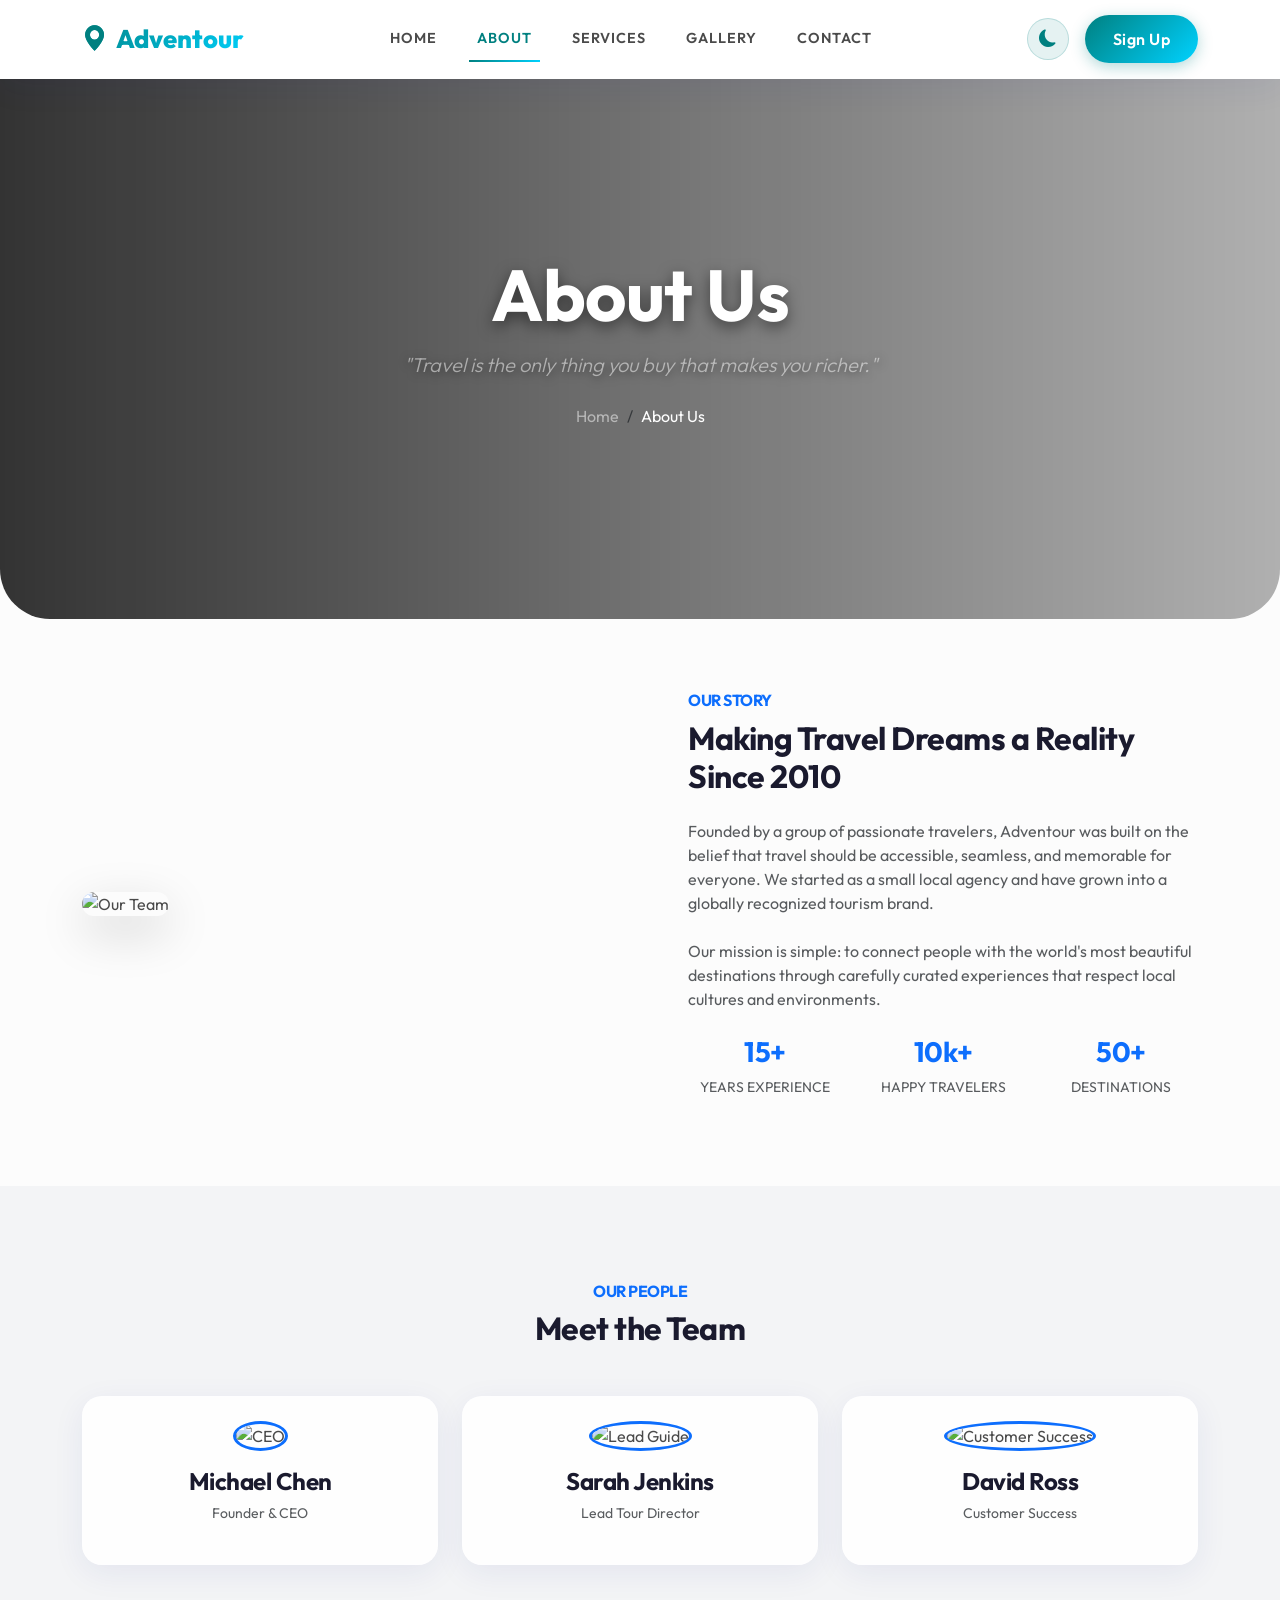
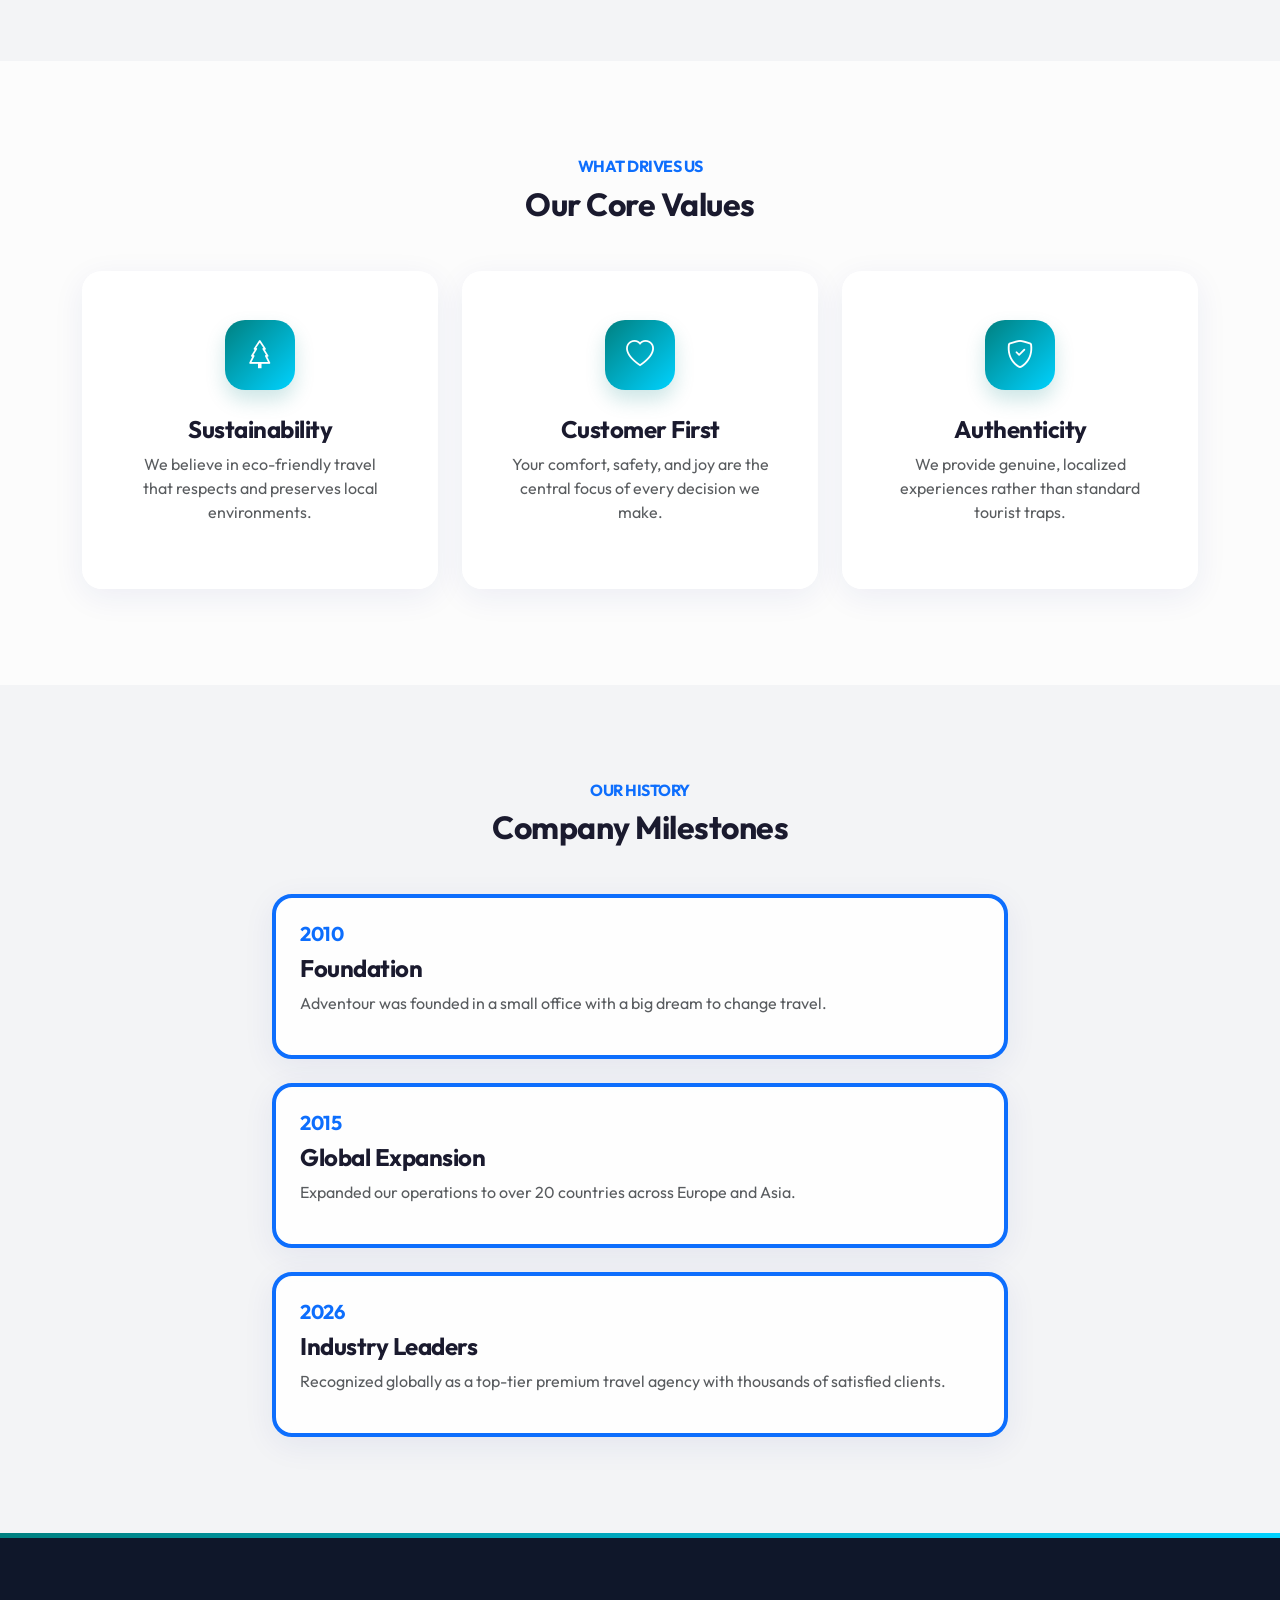
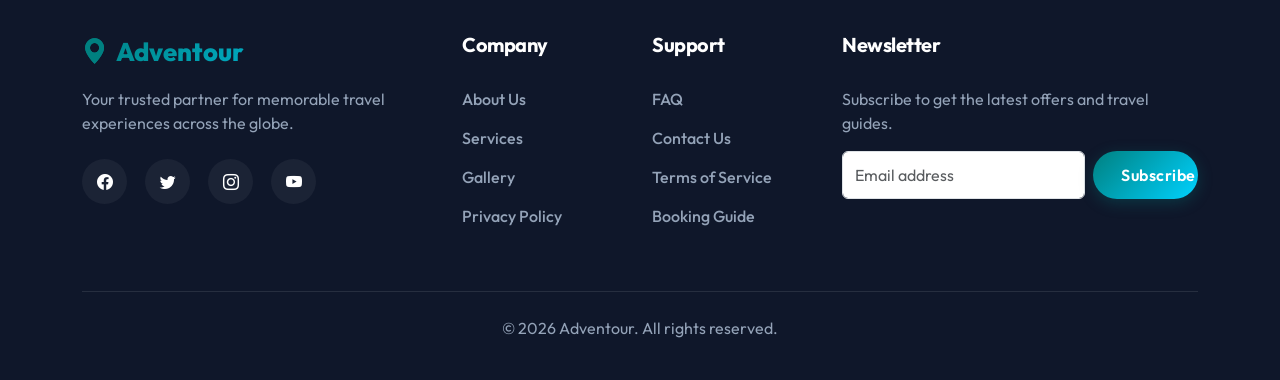
==== about.html @ cae98394 "Initial commit - Complete Adventour UI implementation" ====
<!DOCTYPE html>
<html lang="en">
<head>
  <meta charset="UTF-8">
  <meta name="viewport" content="width=device-width, initial-scale=1.0">
  <title>About Us - Adventour</title>
  <meta name="description" content="Learn more about Adventour and our mission to provide the best travel experiences.">
  <link href="https://cdn.jsdelivr.net/npm/bootstrap@5.3.0/dist/css/bootstrap.min.css" rel="stylesheet">
  <link href="https://cdn.jsdelivr.net/npm/bootstrap-icons@1.10.5/font/bootstrap-icons.css" rel="stylesheet">
  <link rel="stylesheet" href="assets/css/style.css">
</head>
<body>

  <!-- Navbar -->
  <nav class="navbar navbar-expand-lg sticky-top">
    <div class="container">
      <a class="navbar-brand" href="index.html"><i class="bi bi-geo-alt-fill"></i>Adventour</a>
      <button class="navbar-toggler" type="button" data-bs-toggle="offcanvas" data-bs-target="#offcanvasNavbar" aria-controls="offcanvasNavbar">
        <span class="navbar-toggler-icon"></span>
      </button>
      <div class="offcanvas offcanvas-end" tabindex="-1" id="offcanvasNavbar">
        <div class="offcanvas-header">
          <h5 class="offcanvas-title">Menu</h5>
          <button type="button" class="btn-close" data-bs-dismiss="offcanvas"></button>
        </div>
        <div class="offcanvas-body align-items-center">
          <ul class="navbar-nav mx-auto mb-2 mb-lg-0">
            <li class="nav-item"><a class="nav-link" href="index.html">Home</a></li>
            <li class="nav-item"><a class="nav-link active" href="about.html">About</a></li>
            <li class="nav-item"><a class="nav-link" href="services.html">Services</a></li>
            <li class="nav-item"><a class="nav-link" href="gallery.html">Gallery</a></li>
            <li class="nav-item"><a class="nav-link" href="contact.html">Contact</a></li>
          </ul>
          <div class="d-flex ms-lg-4 mt-3 mt-lg-0 gap-3 align-items-center">
            <button id="themeToggle" class="theme-toggle" aria-label="Toggle theme"><i class="bi bi-moon-fill"></i></button>
            <a href="signup.html" class="btn btn-primary-custom">Sign Up</a>
          </div>
        </div>
      </div>
    </div>
  </nav>

  <!-- Page Header -->
  <section class="hero-section text-center" style="background-image: url('https://images.unsplash.com/photo-1469854523086-cc02fe5d8800?w=1920&h=600&fit=crop');">
    <div class="container hero-content text-center animate-up-target z-1">
      <h1 class="display-4 fw-bold text-white mb-3">About Us</h1>
      <p class="lead text-white-50 fst-italic mb-4 mx-auto">"Travel is the only thing you buy that makes you richer."</p>
      <nav aria-label="breadcrumb">
        <ol class="breadcrumb justify-content-center">
          <li class="breadcrumb-item"><a href="index.html" class="text-white-50">Home</a></li>
          <li class="breadcrumb-item active text-white" aria-current="page">About Us</li>
        </ol>
      </nav>
    </div>
  </section>

  <!-- Content -->
  <section class="py-5">
    <div class="container py-4">
      <div class="row align-items-center">
        <div class="col-lg-6 mb-4 mb-lg-0 animate-up-target">
          <img src="https://picsum.photos/seed/aboutmain/800/600" alt="Our Team" class="img-fluid rounded-4 shadow-lg">
        </div>
        <div class="col-lg-6 ps-lg-5 animate-up-target" style="animation-delay: 0.2s;">
          <h6 class="text-primary fw-bold text-uppercase mb-2">Our Story</h6>
          <h2 class="mb-4">Making Travel Dreams a Reality Since 2010</h2>
          <p class="text-muted mb-4">Founded by a group of passionate travelers, Adventour was built on the belief that travel should be accessible, seamless, and memorable for everyone. We started as a small local agency and have grown into a globally recognized tourism brand.</p>
          <p class="text-muted mb-4">Our mission is simple: to connect people with the world's most beautiful destinations through carefully curated experiences that respect local cultures and environments.</p>
          <div class="row text-center mt-4">
            <div class="col-4">
              <h3 class="text-primary fw-bold">15+</h3>
              <p class="small text-muted text-uppercase">Years Experience</p>
            </div>
            <div class="col-4">
              <h3 class="text-primary fw-bold">10k+</h3>
              <p class="small text-muted text-uppercase">Happy Travelers</p>
            </div>
            <div class="col-4">
              <h3 class="text-primary fw-bold">50+</h3>
              <p class="small text-muted text-uppercase">Destinations</p>
            </div>
          </div>
        </div>
      </div>
    </div>
  </section>

  <!-- Section 1: Our Team -->
  <section class="py-5 bg-light-bg">
    <div class="container py-5">
      <div class="text-center mb-5 animate-up-target">
        <h6 class="text-primary fw-bold text-uppercase mb-2">Our People</h6>
        <h2>Meet the Team</h2>
      </div>
      <div class="row g-4 text-center">
        <div class="col-md-4 animate-up-target">
          <div class="feature-card p-4 h-100">
            <img src="https://images.unsplash.com/photo-1560250097-0b93528c311a?w=400&h=400&fit=crop" alt="CEO" class="rounded-circle mb-3 border border-3 border-primary" style="width: 150px; height: 150px; object-fit: cover;">
            <h4>Michael Chen</h4>
            <p class="text-muted small">Founder & CEO</p>
          </div>
        </div>
        <div class="col-md-4 animate-up-target" style="animation-delay: 0.1s;">
          <div class="feature-card p-4 h-100">
            <img src="https://images.unsplash.com/photo-1573496359142-b8d87734a5a2?w=400&h=400&fit=crop" alt="Lead Guide" class="rounded-circle mb-3 border border-3 border-primary" style="width: 150px; height: 150px; object-fit: cover;">
            <h4>Sarah Jenkins</h4>
            <p class="text-muted small">Lead Tour Director</p>
          </div>
        </div>
        <div class="col-md-4 animate-up-target" style="animation-delay: 0.2s;">
          <div class="feature-card p-4 h-100">
            <img src="https://images.unsplash.com/photo-1519085360753-af0119f7cbe7?w=400&h=400&fit=crop" alt="Customer Success" class="rounded-circle mb-3 border border-3 border-primary" style="width: 150px; height: 150px; object-fit: cover;">
            <h4>David Ross</h4>
            <p class="text-muted small">Customer Success</p>
          </div>
        </div>
      </div>
    </div>
  </section>

  <!-- Section 2: Our Core Values -->
  <section class="py-5">
    <div class="container py-5">
      <div class="text-center mb-5 animate-up-target">
        <h6 class="text-primary fw-bold text-uppercase mb-2">What Drives Us</h6>
        <h2>Our Core Values</h2>
      </div>
      <div class="row g-4 text-center">
        <div class="col-md-4 animate-up-target">
          <div class="feature-card p-5 h-100 d-flex flex-column align-items-center">
            <div class="icon-box"><i class="bi bi-tree"></i></div>
            <h4>Sustainability</h4>
            <p class="text-muted">We believe in eco-friendly travel that respects and preserves local environments.</p>
          </div>
        </div>
        <div class="col-md-4 animate-up-target" style="animation-delay: 0.1s;">
          <div class="feature-card p-5 h-100 d-flex flex-column align-items-center">
            <div class="icon-box"><i class="bi bi-heart"></i></div>
            <h4>Customer First</h4>
            <p class="text-muted">Your comfort, safety, and joy are the central focus of every decision we make.</p>
          </div>
        </div>
        <div class="col-md-4 animate-up-target" style="animation-delay: 0.2s;">
          <div class="feature-card p-5 h-100 d-flex flex-column align-items-center">
            <div class="icon-box"><i class="bi bi-shield-check"></i></div>
            <h4>Authenticity</h4>
            <p class="text-muted">We provide genuine, localized experiences rather than standard tourist traps.</p>
          </div>
        </div>
      </div>
    </div>
  </section>

  <!-- Section 3: Company Milestones -->
  <section class="py-5 bg-light-bg">
    <div class="container py-5">
      <div class="text-center mb-5 animate-up-target">
        <h6 class="text-primary fw-bold text-uppercase mb-2">Our History</h6>
        <h2>Company Milestones</h2>
      </div>
      <div class="row justify-content-center">
        <div class="col-md-8">
          <div class="feature-card p-4 animate-up-target border-start border-4 border-primary">
            <h5 class="text-primary fw-bold">2010</h5>
            <h4>Foundation</h4>
            <p class="text-muted">Adventour was founded in a small office with a big dream to change travel.</p>
          </div>
          <div class="feature-card p-4 animate-up-target border-start border-4 border-primary mt-4" style="animation-delay: 0.1s;">
            <h5 class="text-primary fw-bold">2015</h5>
            <h4>Global Expansion</h4>
            <p class="text-muted">Expanded our operations to over 20 countries across Europe and Asia.</p>
          </div>
          <div class="feature-card p-4 animate-up-target border-start border-4 border-primary mt-4" style="animation-delay: 0.2s;">
            <h5 class="text-primary fw-bold">2026</h5>
            <h4>Industry Leaders</h4>
            <p class="text-muted">Recognized globally as a top-tier premium travel agency with thousands of satisfied clients.</p>
          </div>
        </div>
      </div>
    </div>
  </section>

  <!-- Footer -->
  <footer class="footer">
    <div class="container">
      <div class="row g-4">
        <div class="col-lg-4 col-md-6">
          <a href="index.html" class="text-decoration-none d-block mb-3 brand-logo">
            <i class="bi bi-geo-alt-fill"></i>Adventour
          </a>
          <p class="mb-4">Your trusted partner for memorable travel experiences across the globe.</p>
          <div class="social-icons">
            <a href="#"><i class="bi bi-facebook"></i></a>
            <a href="#"><i class="bi bi-twitter"></i></a>
            <a href="#"><i class="bi bi-instagram"></i></a>
            <a href="#"><i class="bi bi-youtube"></i></a>
          </div>
        </div>
        <div class="col-lg-2 col-md-6">
          <h5>Company</h5>
          <a href="about.html" class="footer-link">About Us</a>
          <a href="services.html" class="footer-link">Services</a>
          <a href="gallery.html" class="footer-link">Gallery</a>
          <a href="#" class="footer-link">Privacy Policy</a>
        </div>
        <div class="col-lg-2 col-md-6">
          <h5>Support</h5>
          <a href="#" class="footer-link">FAQ</a>
          <a href="#" class="footer-link">Contact Us</a>
          <a href="#" class="footer-link">Terms of Service</a>
          <a href="#" class="footer-link">Booking Guide</a>
        </div>
        <div class="col-lg-4 col-md-6">
          <h5>Newsletter</h5>
          <p>Subscribe to get the latest offers and travel guides.</p>
          <form class="d-flex mt-3">
            <input type="email" class="form-control me-2" placeholder="Email address" required>
            <button class="btn btn-primary-custom" type="submit">Subscribe</button>
          </form>
        </div>
      </div>
      <hr class="mt-5 mb-4 border-secondary">
      <div class="text-center"><p class="mb-0">&copy; 2026 Adventour. All rights reserved.</p></div>
    </div>
  </footer>

  <button id="backToTop" title="Go to top"><i class="bi bi-arrow-up"></i></button>

  <script src="https://cdn.jsdelivr.net/npm/bootstrap@5.3.0/dist/js/bootstrap.bundle.min.js"></script>
  <script src="assets/js/main.js"></script>
</body>
</html>
---- assets/css/style.css ----
@import url('https://fonts.googleapis.com/css2?family=Outfit:wght@300;400;500;600;700;800&display=swap');

:root {
  /* Rich Teal/Azure Theme */
  --primary-color: #008080; /* Teal */
  --primary-gradient: linear-gradient(135deg, #008080 0%, #00d2ff 100%);
  --secondary-color: #ff9a44;
  --tertiary-color: #1a1a2e;
  --bg-color: #fcfcfc;
  --text-color: #4a4a4a;
  --light-bg: #f3f4f6;
  --card-bg: rgba(255, 255, 255, 0.85);
  --glass-border: rgba(255, 255, 255, 0.4);
  --glass-shadow: 0 8px 32px 0 rgba(31, 38, 135, 0.07);
  --transition: all 0.4s cubic-bezier(0.25, 0.8, 0.25, 1);
}

[data-theme="dark"] {
  --primary-color: #00d2ff;
  --primary-gradient: linear-gradient(135deg, #00d2ff 0%, #008080 100%);
  --secondary-color: #ffb75e;
  --tertiary-color: #f8fafc;
  --bg-color: #0f172a;
  --text-color: #e2e8f0;
  --light-bg: #1e293b;
  --card-bg: rgba(30, 41, 59, 0.7);
  --glass-border: rgba(255, 255, 255, 0.05);
  --glass-shadow: 0 8px 32px 0 rgba(0, 0, 0, 0.3);
}

/* Strict Dark Mode Contrast Overrides */
[data-theme="dark"] .text-muted, 
[data-theme="dark"] .text-secondary {
  color: #94a3b8 !important;
}

[data-theme="dark"] .form-control {
  background-color: #1e293b;
  border-color: rgba(255, 255, 255, 0.1);
  color: #f8fafc;
}

[data-theme="dark"] .form-control::placeholder {
  color: #64748b;
}

[data-theme="dark"] .form-control:focus {
  background-color: #0f172a;
  color: #f8fafc;
}

[data-theme="dark"] .input-group .btn-outline-secondary,
[data-theme="dark"] .auth-wrapper .btn-outline-secondary {
  border-color: rgba(255, 255, 255, 0.2);
  color: #cbd5e1;
}

[data-theme="dark"] .auth-wrapper .btn-outline-secondary:hover {
  background-color: rgba(255, 255, 255, 0.1);
  color: #fff;
}

[data-theme="dark"] .accordion-button {
  color: #f8fafc;
  background-color: transparent;
}
[data-theme="dark"] .accordion-button:not(.collapsed) {
  color: var(--primary-color);
  background-color: rgba(0, 210, 255, 0.05);
}
[data-theme="dark"] .accordion-button::after {
  filter: invert(1);
}

/* Utility Background */
.bg-light-bg {
  background-color: var(--light-bg);
}

body {
  font-family: 'Outfit', sans-serif;
  background-color: var(--bg-color);
  color: var(--text-color);
  transition: var(--transition);
  overflow-x: hidden;
}

h1, h2, h3, h4, h5, h6 {
  font-weight: 700;
  color: var(--tertiary-color);
  letter-spacing: -0.5px;
}

a {
  text-decoration: none;
  color: var(--primary-color);
  transition: var(--transition);
}

a:hover {
  color: var(--secondary-color);
}

/* Custom Buttons with Premium Feel */
.btn-primary-custom {
  background: var(--primary-gradient);
  color: white !important;
  border: none;
  padding: 12px 28px;
  border-radius: 50px;
  font-weight: 600;
  letter-spacing: 0.5px;
  transition: var(--transition);
  box-shadow: 0 4px 15px rgba(0, 128, 128, 0.3);
  position: relative;
  overflow: hidden;
  z-index: 1;
}

.btn-primary-custom::before {
  content: '';
  position: absolute;
  top: 0; left: 0; right: 0; bottom: 0;
  background: linear-gradient(135deg, #00d2ff 0%, #008080 100%);
  z-index: -1;
  transition: var(--transition);
  opacity: 0;
}

.btn-primary-custom:hover::before {
  opacity: 1;
}

.btn-primary-custom:hover {
  transform: translateY(-3px);
  box-shadow: 0 8px 25px rgba(0, 128, 128, 0.4);
}

.btn-outline-custom {
  background-color: transparent;
  color: var(--primary-color) !important;
  border: 2px solid var(--primary-color);
  padding: 10px 26px;
  border-radius: 50px;
  font-weight: 600;
  transition: var(--transition);
}

.btn-outline-custom:hover {
  background: var(--primary-gradient);
  border-color: transparent;
  color: white !important;
  transform: translateY(-3px);
  box-shadow: 0 8px 25px rgba(0, 128, 128, 0.3);
}

/* Glassmorphism Navbar */
.navbar {
  background-color: var(--card-bg) !important;
  backdrop-filter: blur(12px);
  -webkit-backdrop-filter: blur(12px);
  border-bottom: 1px solid var(--glass-border);
  box-shadow: var(--glass-shadow);
  padding: 15px 0;
  transition: var(--transition);
}

.navbar-brand, .brand-logo {
  font-weight: 800 !important;
  font-size: 1.6rem !important;
  background: var(--primary-gradient);
  -webkit-background-clip: text;
  -webkit-text-fill-color: transparent;
  display: inline-block;
}

.navbar-brand i, .brand-logo i {
  -webkit-text-fill-color: var(--primary-color);
  margin-right: 8px;
}
[dir="rtl"] .navbar-brand i, [dir="rtl"] .brand-logo i { margin-right: 0; margin-left: 8px; }

.nav-link {
  font-weight: 600;
  color: var(--text-color) !important;
  margin: 0 12px;
  position: relative;
  text-transform: uppercase;
  font-size: 0.9rem;
  letter-spacing: 1px;
}

.nav-link::after {
  content: '';
  position: absolute;
  width: 0; height: 2px;
  bottom: -4px; left: 0;
  background: var(--primary-gradient);
  transition: var(--transition);
}

.nav-link:hover::after, .nav-link.active::after {
  width: 100%;
}

.nav-link:hover, .nav-link.active {
  color: var(--primary-color) !important;
}

/* Polished Theme Toggle */
.theme-toggle {
  cursor: pointer;
  font-size: 1.1rem;
  color: var(--primary-color);
  background: rgba(0, 128, 128, 0.1);
  border: 1px solid rgba(0, 128, 128, 0.2);
  width: 42px;
  height: 42px;
  border-radius: 50%;
  display: flex;
  align-items: center;
  justify-content: center;
  transition: var(--transition);
}
[data-theme="dark"] .theme-toggle {
  background: rgba(0, 210, 255, 0.1);
  border-color: rgba(0, 210, 255, 0.2);
}
.theme-toggle:hover {
  transform: rotate(30deg) scale(1.1);
  background: var(--primary-gradient);
  color: white;
}

/* Premium Hero Section */
.hero-section {
  position: relative;
  height: 60vh;
  min-height: 450px;
  display: flex;
  align-items: center;
  background-size: cover;
  background-position: center;
  background-attachment: fixed;
  color: white;
  border-bottom-left-radius: 50px;
  border-bottom-right-radius: 50px;
  overflow: hidden;
}
.hero-section::before {
  content: '';
  position: absolute;
  top: 0; left: 0; right: 0; bottom: 0;
  background: linear-gradient(to right, rgba(0,0,0,0.8) 0%, rgba(0,0,0,0.3) 100%);
  z-index: 1;
}
.hero-content {
  position: relative;
  z-index: 2;
  width: 100%;
}

.hero-content h1 {
  font-size: 4.5rem;
  line-height: 1.1;
  text-shadow: 0 5px 15px rgba(0,0,0,0.5);
  color: #fff;
}
.hero-content p {
  font-size: 1.25rem;
  max-width: 600px;
  text-shadow: 0 2px 10px rgba(0,0,0,0.5);
  margin-bottom: 2rem;
}

@media (max-width: 768px) {
  .hero-content h1 { font-size: 3rem; }
  .hero-section { border-radius: 0; }
  .hero-content { text-align: center !important; }
  .hero-content p { margin: 0 auto 2rem; }
}

/* Glassmorphism Cards & Hover Effects */
.feature-card, .service-card, .destination-card, .gallery-item {
  background: var(--card-bg);
  backdrop-filter: blur(10px);
  -webkit-backdrop-filter: blur(10px);
  border: 1px solid var(--glass-border);
  border-radius: 20px;
  overflow: hidden;
  box-shadow: var(--glass-shadow);
  transition: var(--transition);
}

.feature-card:hover, .service-card:hover, .destination-card:hover {
  transform: translateY(-12px);
  box-shadow: 0 20px 40px rgba(0,0,0,0.15);
  border-color: var(--primary-color);
}

.service-card img, .destination-card img, .gallery-item img {
  width: 100%;
  height: 280px;
  object-fit: cover;
  transition: transform 0.6s cubic-bezier(0.25, 0.8, 0.25, 1);
}

.destination-card:hover img, .gallery-item:hover img {
  transform: scale(1.1);
}

.icon-box {
  width: 70px;
  height: 70px;
  background: var(--primary-gradient);
  color: white;
  border-radius: 20px;
  display: flex;
  align-items: center;
  justify-content: center;
  font-size: 28px;
  margin-bottom: 25px;
  box-shadow: 0 10px 20px rgba(0,128,128,0.2);
}

/* Footer */
.footer {
  background-color: #0f172a; /* Always dark slate for contrast */
  color: #94a3b8;
  padding: 100px 0 40px;
  position: relative;
  overflow: hidden;
}

.footer p {
  color: #94a3b8 !important;
}

.footer::before {
  content: '';
  position: absolute;
  top: 0; left: 0; width: 100%; height: 5px;
  background: var(--primary-gradient);
}

.footer h5 {
  color: #ffffff !important;
  margin-bottom: 30px;
  font-weight: 700;
}

.footer-link {
  color: #94a3b8;
  display: block;
  margin-bottom: 15px;
  font-weight: 500;
}

.footer-link:hover {
  color: var(--primary-color);
  transform: translateX(5px);
}
[dir="rtl"] .footer-link:hover { transform: translateX(-5px); }

.social-icons a {
  display: inline-flex;
  align-items: center;
  justify-content: center;
  width: 45px;
  height: 45px;
  background: rgba(255,255,255,0.05);
  color: white;
  border-radius: 50%;
  margin-right: 15px;
  transition: var(--transition);
}
[dir="rtl"] .social-icons a { margin-right: 0; margin-left: 15px; }
.social-icons a:hover {
  background: var(--primary-gradient);
  transform: translateY(-5px);
  box-shadow: 0 10px 20px rgba(0,128,128,0.3);
}

#backToTop {
  position: fixed;
  bottom: 40px;
  right: 40px;
  width: 55px;
  height: 55px;
  border-radius: 50%;
  background: var(--primary-gradient);
  color: white;
  border: none;
  display: none;
  align-items: center;
  justify-content: center;
  z-index: 99;
  cursor: pointer;
  box-shadow: 0 10px 25px rgba(0,128,128,0.4);
  transition: var(--transition);
}
[dir="rtl"] #backToTop { right: auto; left: 40px; }
#backToTop:hover {
  transform: translateY(-5px);
}

/* Auth & Contact Pages */
.auth-wrapper {
  min-height: 100vh;
  display: flex;
  align-items: center;
  background: var(--light-bg);
  padding: 60px 0;
  position: relative;
  z-index: 1;
}

.auth-wrapper::before {
  content: '';
  position: absolute;
  top: 0; left: 0; right: 0; bottom: 0;
  background-image: radial-gradient(circle at 15% 50%, rgba(0, 128, 128, 0.05), transparent 25%),
                    radial-gradient(circle at 85% 30%, rgba(0, 210, 255, 0.05), transparent 25%);
  z-index: -1;
}

/* Floating Labels for Forms */
.form-floating > .form-control:focus ~ label,
.form-floating > .form-control:not(:placeholder-shown) ~ label {
  color: var(--primary-color);
}
.form-control:focus {
  border-color: var(--primary-color);
  box-shadow: 0 0 0 0.25rem rgba(0, 128, 128, 0.25);
}

/* Animations */
.animate-up {
  opacity: 0;
  transform: translateY(40px);
  animation: slideUp 0.8s cubic-bezier(0.25, 0.8, 0.25, 1) forwards;
}

@keyframes slideUp {
  to {
    opacity: 1;
    transform: translateY(0);
  }
}
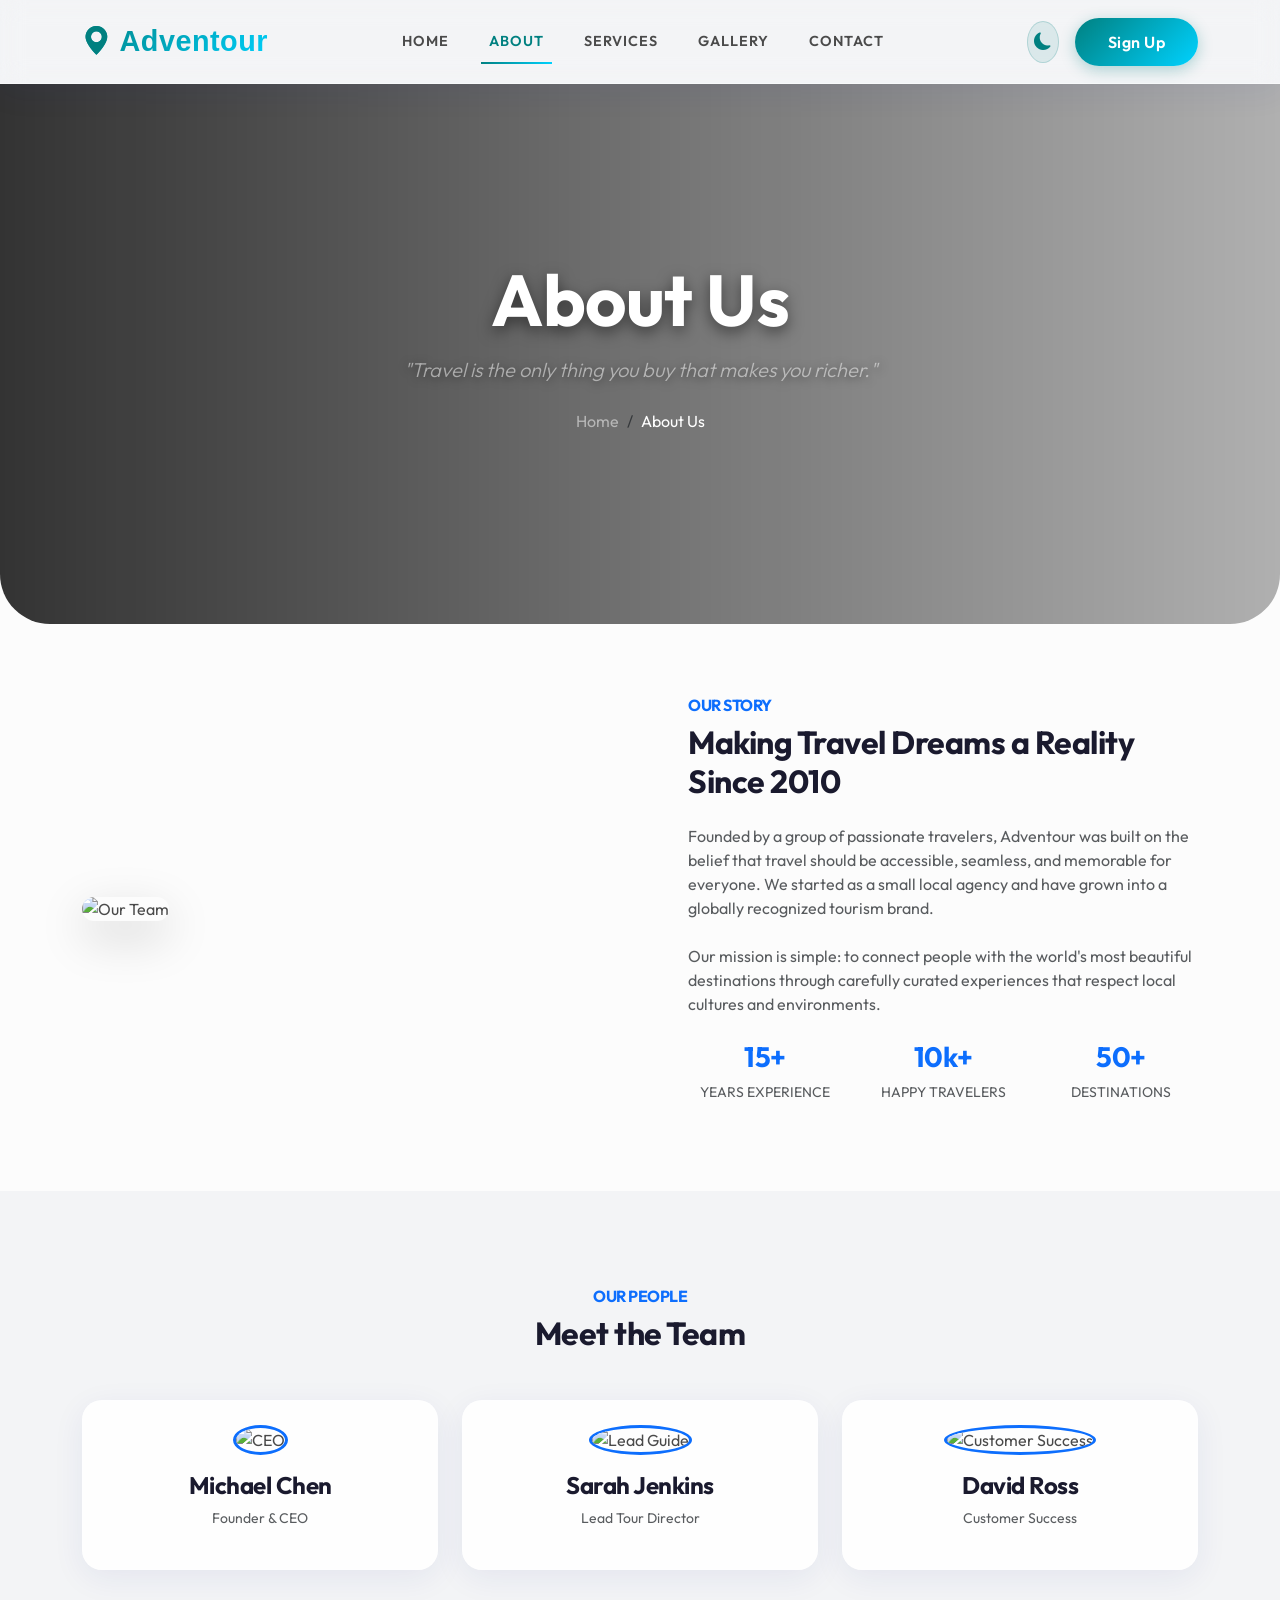
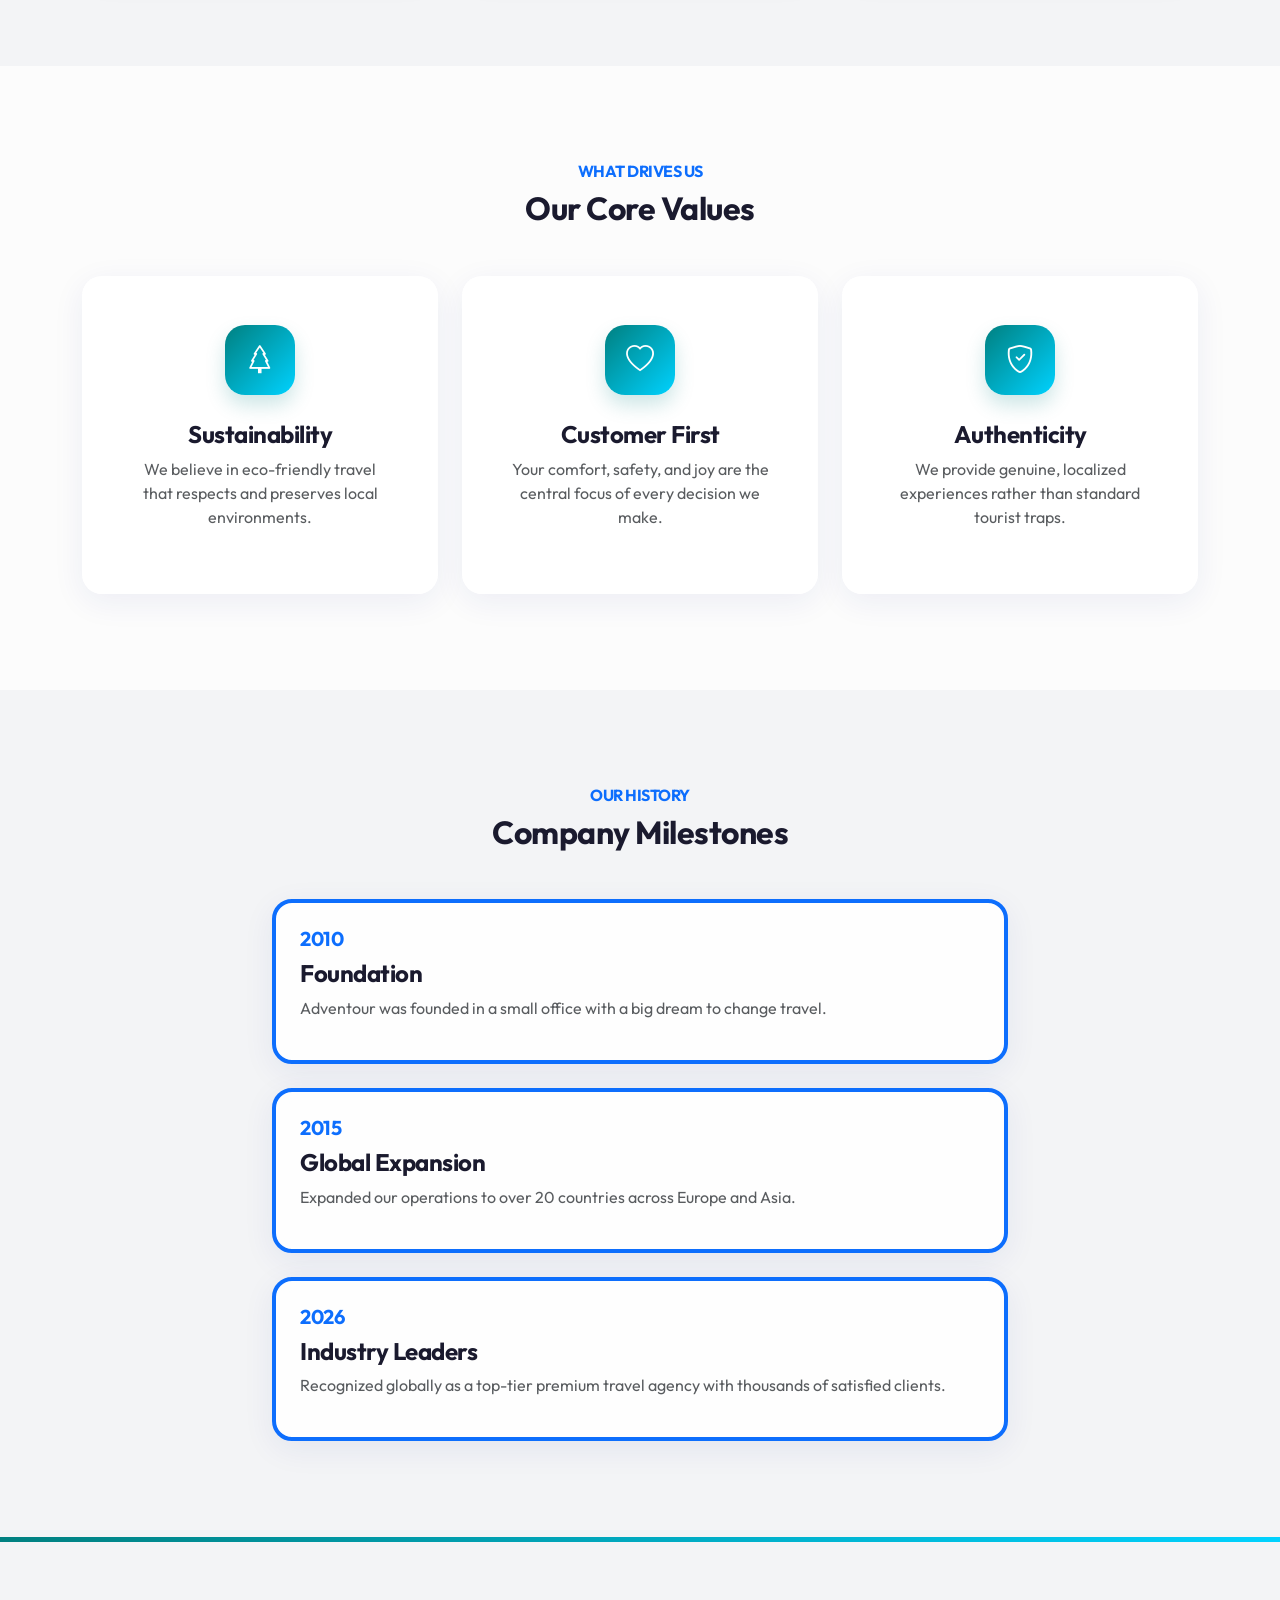
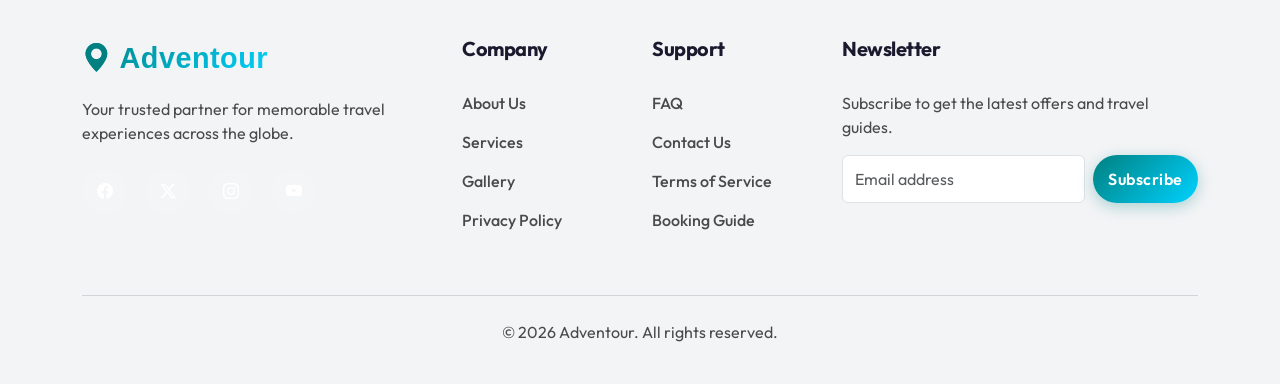
==== commit d89f9f5e: "UI enhancements and layout fixes: centered mobile menu buttons, fixed CTA text alignment, adjusted s" ====
--- a/about.html
+++ b/about.html
@@ -6,8 +6,10 @@
   <title>About Us - Adventour</title>
   <meta name="description" content="Learn more about Adventour and our mission to provide the best travel experiences.">
   <link href="https://cdn.jsdelivr.net/npm/bootstrap@5.3.0/dist/css/bootstrap.min.css" rel="stylesheet">
-  <link href="https://cdn.jsdelivr.net/npm/bootstrap-icons@1.10.5/font/bootstrap-icons.css" rel="stylesheet">
+  <link href="https://cdn.jsdelivr.net/npm/bootstrap-icons@1.11.3/font/bootstrap-icons.css" rel="stylesheet">
   <link rel="stylesheet" href="assets/css/style.css">
+  <!-- Favicon -->
+  <link rel="icon" href="assets/favicon.jpg">
 </head>
 <body>
 
@@ -31,9 +33,9 @@
             <li class="nav-item"><a class="nav-link" href="gallery.html">Gallery</a></li>
             <li class="nav-item"><a class="nav-link" href="contact.html">Contact</a></li>
           </ul>
-          <div class="d-flex ms-lg-4 mt-3 mt-lg-0 gap-3 align-items-center">
+          <div class="d-flex flex-column flex-lg-row ms-lg-4 mt-3 mt-lg-0 gap-3 align-items-center justify-content-center">
             <button id="themeToggle" class="theme-toggle" aria-label="Toggle theme"><i class="bi bi-moon-fill"></i></button>
-            <a href="signup.html" class="btn btn-primary-custom">Sign Up</a>
+            <a href="signup.html" class="btn btn-primary-custom w-100 w-lg-auto">Sign Up</a>
           </div>
         </div>
       </div>
@@ -191,7 +193,7 @@
           <p class="mb-4">Your trusted partner for memorable travel experiences across the globe.</p>
           <div class="social-icons">
             <a href="#"><i class="bi bi-facebook"></i></a>
-            <a href="#"><i class="bi bi-twitter"></i></a>
+            <a href="#"><i class="bi bi-twitter-x"></i></a>
             <a href="#"><i class="bi bi-instagram"></i></a>
             <a href="#"><i class="bi bi-youtube"></i></a>
           </div>
--- a/assets/css/style.css
+++ b/assets/css/style.css
@@ -115,6 +115,9 @@
   position: relative;
   overflow: hidden;
   z-index: 1;
+  display: inline-flex;
+  align-items: center;
+  justify-content: center;
 }
 
 .btn-primary-custom::before {
@@ -156,29 +159,55 @@
 
 /* Glassmorphism Navbar */
 .navbar {
-  background-color: var(--card-bg) !important;
-  backdrop-filter: blur(12px);
-  -webkit-backdrop-filter: blur(12px);
+  background-color: var(--light-bg) !important;
   border-bottom: 1px solid var(--glass-border);
   box-shadow: var(--glass-shadow);
   padding: 15px 0;
   transition: var(--transition);
 }
 
+.navbar::before {
+  content: '';
+  position: absolute;
+  top: 0; left: 0; right: 0; bottom: 0;
+  backdrop-filter: blur(12px);
+  -webkit-backdrop-filter: blur(12px);
+  z-index: -1;
+}
+
+[data-theme="dark"] .navbar-toggler-icon {
+  filter: invert(1) grayscale(100%) brightness(200%);
+}
+.navbar-toggler {
+  border-color: var(--glass-border) !important;
+}
+
+.offcanvas {
+  background-color: var(--bg-color) !important;
+}
+[data-theme="dark"] .btn-close {
+  filter: invert(1) grayscale(100%) brightness(200%);
+}
+
 .navbar-brand, .brand-logo {
+  font-family: 'Poppins', sans-serif !important;
   font-weight: 800 !important;
-  font-size: 1.6rem !important;
-  background: var(--primary-gradient);
-  -webkit-background-clip: text;
-  -webkit-text-fill-color: transparent;
-  display: inline-block;
+  font-size: 1.8rem !important;
+  background: var(--primary-gradient) !important;
+  -webkit-background-clip: text !important;
+  -webkit-text-fill-color: transparent !important;
+  display: inline-flex !important;
+  align-items: center !important;
+  text-decoration: none !important;
+  letter-spacing: 0.5px !important;
 }
 
 .navbar-brand i, .brand-logo i {
-  -webkit-text-fill-color: var(--primary-color);
-  margin-right: 8px;
-}
-[dir="rtl"] .navbar-brand i, [dir="rtl"] .brand-logo i { margin-right: 0; margin-left: 8px; }
+  -webkit-text-fill-color: var(--primary-color) !important;
+  font-size: 1.8rem !important;
+  margin-right: 8px !important;
+}
+[dir="rtl"] .navbar-brand i, [dir="rtl"] .brand-logo i { margin-right: 0 !important; margin-left: 8px !important; }
 
 .nav-link {
   font-weight: 600;
@@ -325,15 +354,15 @@
 
 /* Footer */
 .footer {
-  background-color: #0f172a; /* Always dark slate for contrast */
-  color: #94a3b8;
+  background-color: var(--light-bg); /* Adjusted for theme */
+  color: var(--text-color);
   padding: 100px 0 40px;
   position: relative;
   overflow: hidden;
 }
 
 .footer p {
-  color: #94a3b8 !important;
+  color: var(--text-color) !important;
 }
 
 .footer::before {
@@ -344,13 +373,13 @@
 }
 
 .footer h5 {
-  color: #ffffff !important;
+  color: var(--tertiary-color) !important;
   margin-bottom: 30px;
   font-weight: 700;
 }
 
 .footer-link {
-  color: #94a3b8;
+  color: var(--text-color);
   display: block;
   margin-bottom: 15px;
   font-weight: 500;
